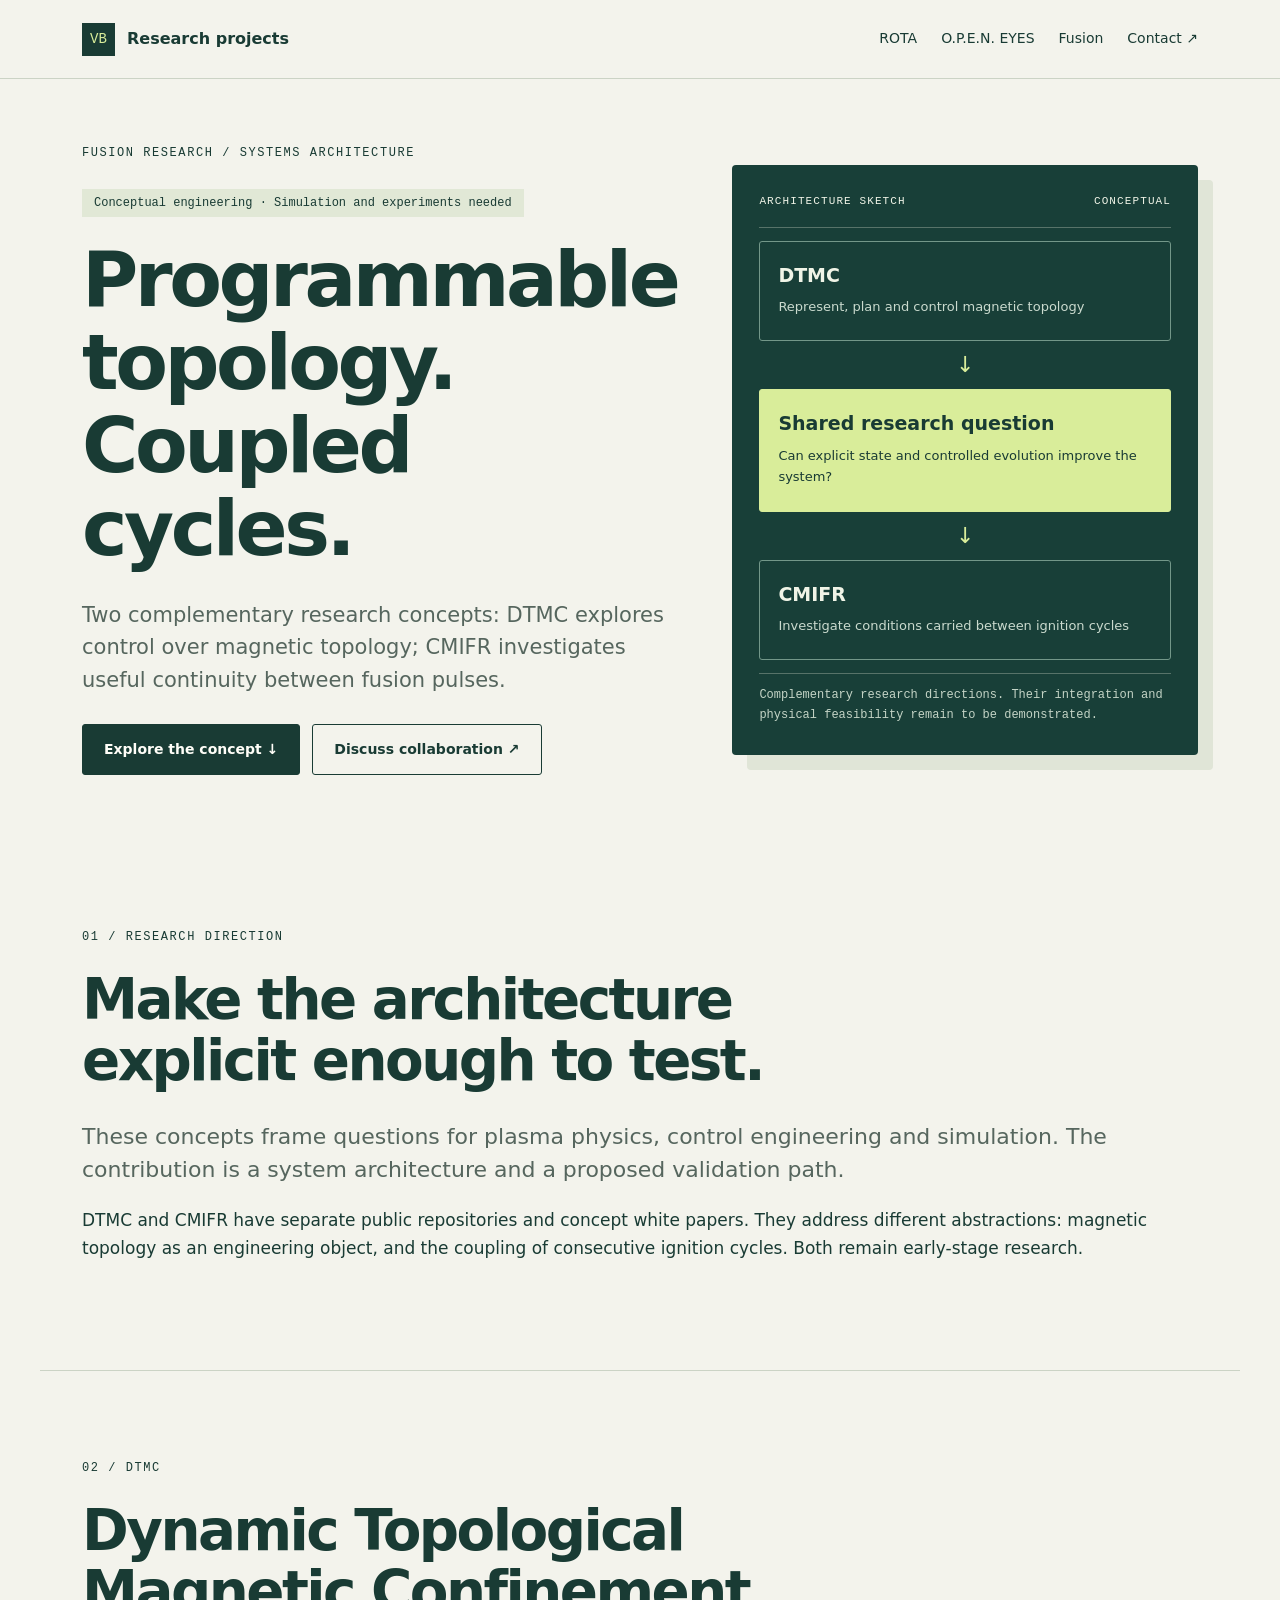
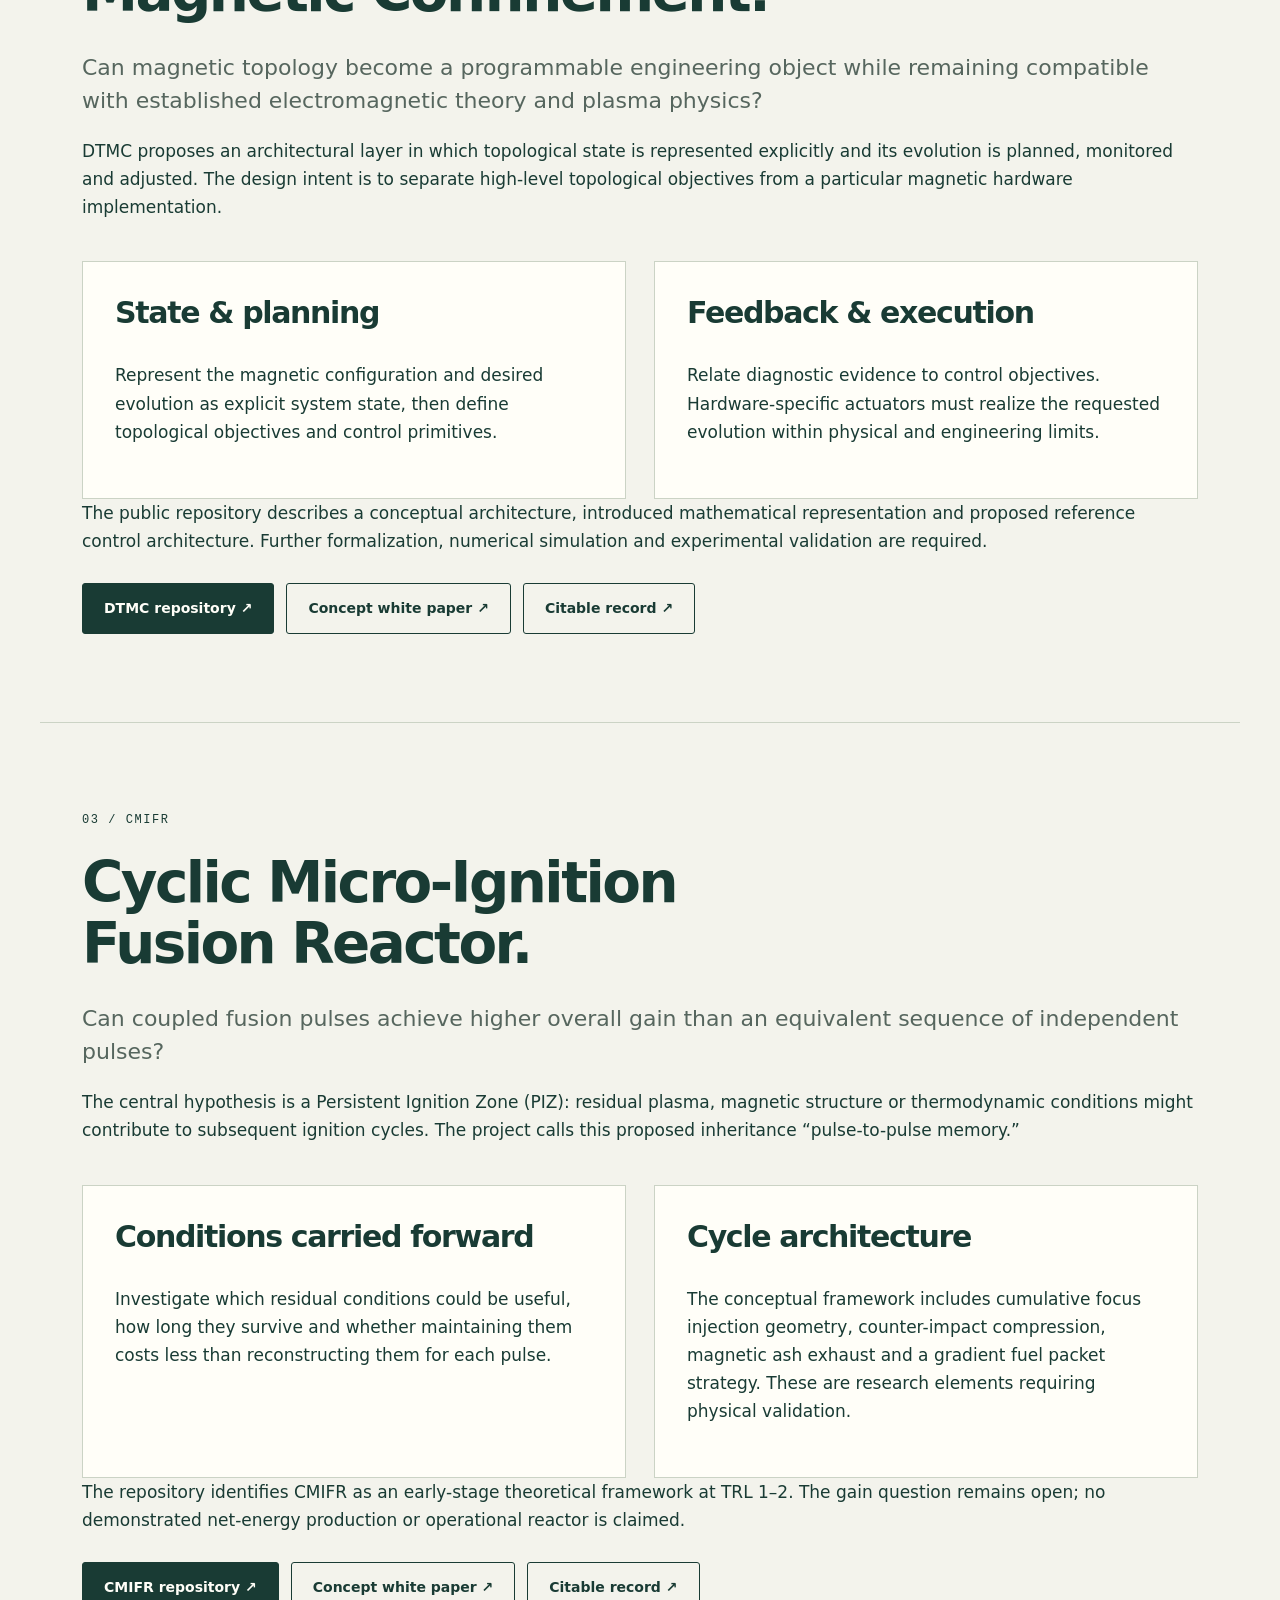
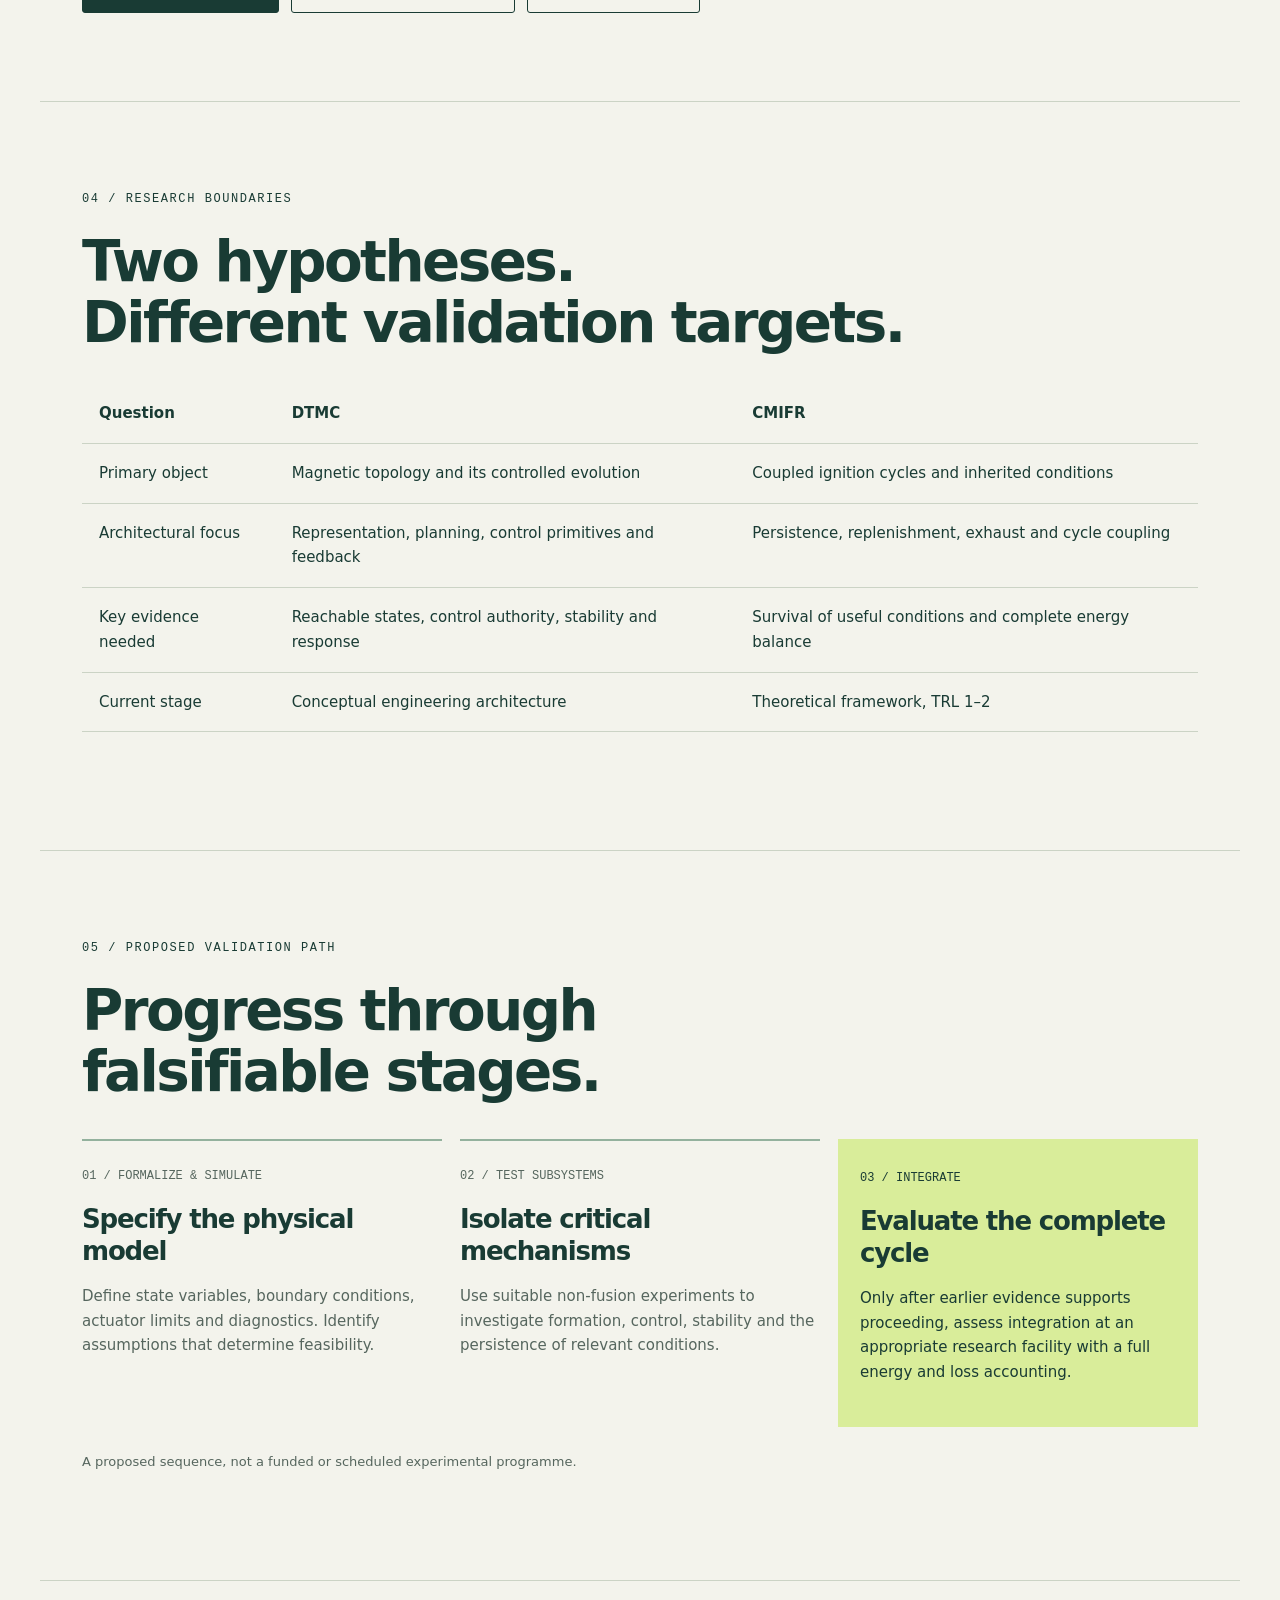
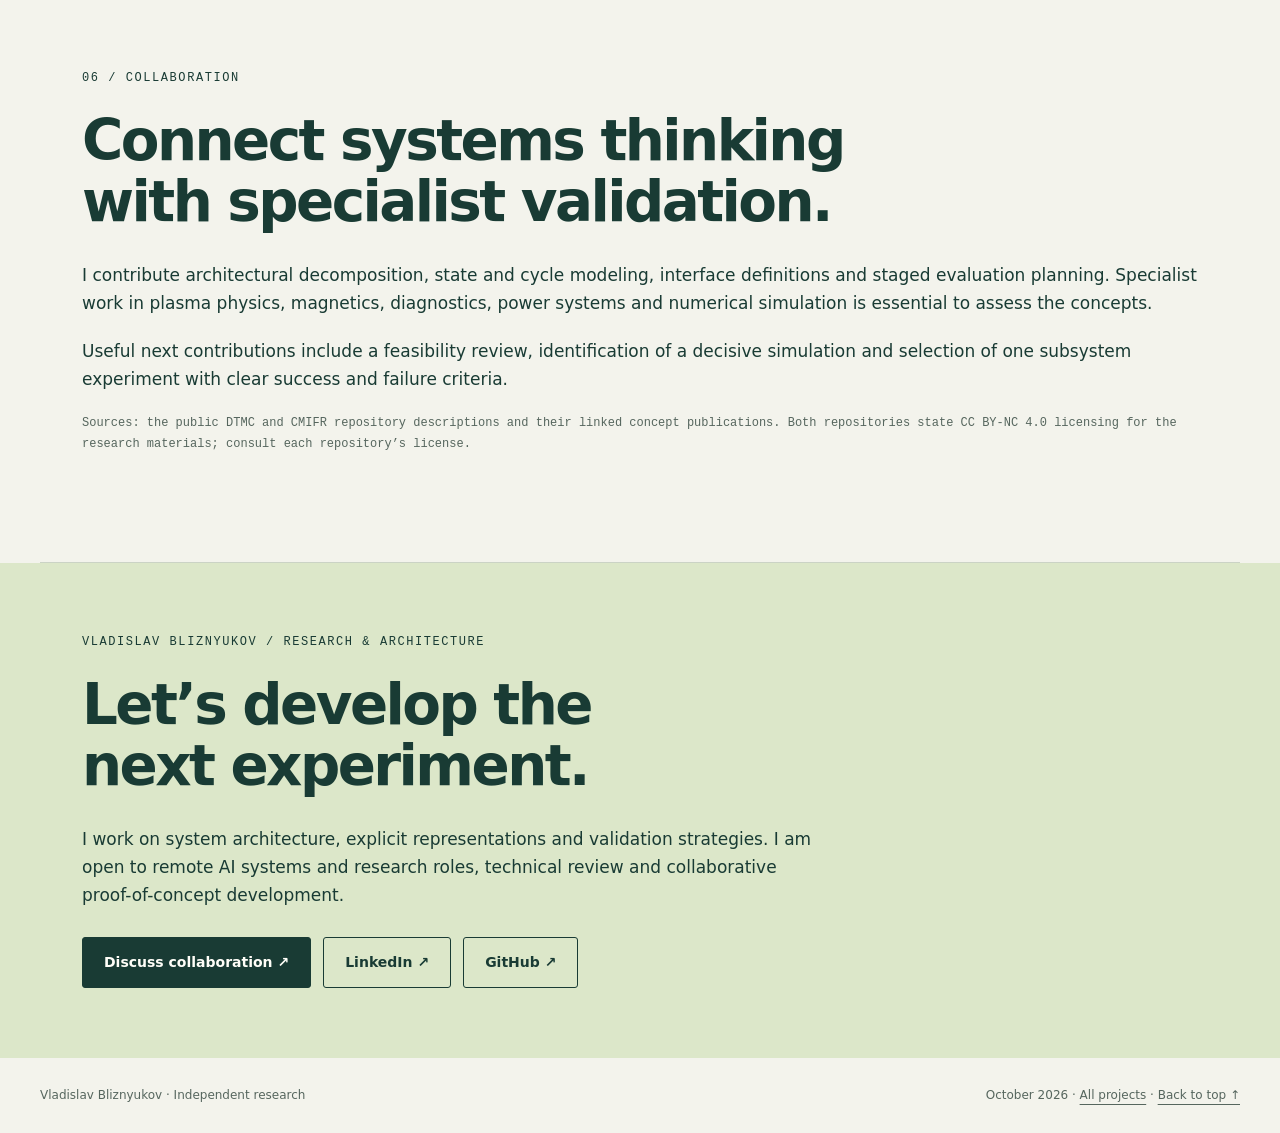
==== fusion/index.html @ d8905898 "Add research portfolio with ROTA, Open Eyes and fusion project pages" ====
<!doctype html><html lang="en"><head><meta charset="utf-8"><meta name="viewport" content="width=device-width,initial-scale=1"><title>DTMC &amp; CMIFR — Fusion Systems Architecture · Vladislav Bliznyukov</title><meta name="description" content="Conceptual fusion research on programmable magnetic topology and coupled ignition cycles, with public white papers and a staged validation direction."><meta name="theme-color" content="#153d37"><link rel="stylesheet" href="/style.css"></head><body><a class="skip" href="#main">Skip to content</a><header><nav class="wrap" aria-label="Main navigation"><a class="brand" href="/"><span class="mark">VB</span> Research projects</a><div class="navlinks"><a href="/rota/">ROTA</a><a href="/open-eyes/">O.P.E.N. EYES</a><a href="/fusion/">Fusion</a><a href="#contact">Contact ↗</a></div></nav></header><main id="main"><section class="hero wrap"><div><span class="eyebrow">Fusion research / Systems architecture</span><span class="status">Conceptual engineering · Simulation and experiments needed</span><h1>Programmable topology.<br>Coupled cycles.</h1><p class="intro">Two complementary research concepts: DTMC explores control over magnetic topology; CMIFR investigates useful continuity between fusion pulses.</p><div class="actions"><a class="button primary" href="#overview">Explore the concept ↓</a><a class="button" href="#contact">Discuss collaboration ↗</a></div></div><div class="hero-art"><div class="art-top"><span>ARCHITECTURE SKETCH</span><span>CONCEPTUAL</span></div><div class="diagram-box "><strong>DTMC</strong><p>Represent, plan and control magnetic topology</p></div><div class="diagram-arrow" aria-hidden="true">↓</div><div class="diagram-box accent"><strong>Shared research question</strong><p>Can explicit state and controlled evolution improve the system?</p></div><div class="diagram-arrow" aria-hidden="true">↓</div><div class="diagram-box "><strong>CMIFR</strong><p>Investigate conditions carried between ignition cycles</p></div><p class="art-caption">Complementary research directions. Their integration and physical feasibility remain to be demonstrated.</p></div></section><section class="section wrap" id="overview"><span class="eyebrow">01 / Research direction</span><h2>Make the architecture<br>explicit enough to test.</h2><p class="lead">These concepts frame questions for plasma physics, control engineering and simulation. The contribution is a system architecture and a proposed validation path.</p><p>DTMC and CMIFR have separate public repositories and concept white papers. They address different abstractions: magnetic topology as an engineering object, and the coupling of consecutive ignition cycles. Both remain early-stage research.</p></section><section class="section wrap" id="section-02 / DTMC"><span class="eyebrow">02 / DTMC</span><h2>Dynamic Topological<br>Magnetic Confinement.</h2><p class="lead">Can magnetic topology become a programmable engineering object while remaining compatible with established electromagnetic theory and plasma physics?</p><p>DTMC proposes an architectural layer in which topological state is represented explicitly and its evolution is planned, monitored and adjusted. The design intent is to separate high-level topological objectives from a particular magnetic hardware implementation.</p><div class="two"><article class="panel"><h3>State & planning</h3><p>Represent the magnetic configuration and desired evolution as explicit system state, then define topological objectives and control primitives.</p></article><article class="panel"><h3>Feedback & execution</h3><p>Relate diagnostic evidence to control objectives. Hardware-specific actuators must realize the requested evolution within physical and engineering limits.</p></article></div><p>The public repository describes a conceptual architecture, introduced mathematical representation and proposed reference control architecture. Further formalization, numerical simulation and experimental validation are required.</p><div class="actions"><a class="button primary" href="https://github.com/PersistentVlad/Dynamic-Topological-Magnetic-Confinement">DTMC repository ↗</a><a class="button" href="https://github.com/PersistentVlad/Dynamic-Topological-Magnetic-Confinement/blob/main/whitepaper/DTMC_Concept_WhitePaper_v1.0.pdf">Concept white paper ↗</a><a class="button" href="https://doi.org/10.5281/zenodo.21322613">Citable record ↗</a></div></section><section class="section wrap" id="section-03 / CMIFR"><span class="eyebrow">03 / CMIFR</span><h2>Cyclic Micro-Ignition<br>Fusion Reactor.</h2><p class="lead">Can coupled fusion pulses achieve higher overall gain than an equivalent sequence of independent pulses?</p><p>The central hypothesis is a Persistent Ignition Zone (PIZ): residual plasma, magnetic structure or thermodynamic conditions might contribute to subsequent ignition cycles. The project calls this proposed inheritance “pulse-to-pulse memory.”</p><div class="two"><article class="panel"><h3>Conditions carried forward</h3><p>Investigate which residual conditions could be useful, how long they survive and whether maintaining them costs less than reconstructing them for each pulse.</p></article><article class="panel"><h3>Cycle architecture</h3><p>The conceptual framework includes cumulative focus injection geometry, counter-impact compression, magnetic ash exhaust and a gradient fuel packet strategy. These are research elements requiring physical validation.</p></article></div><p>The repository identifies CMIFR as an early-stage theoretical framework at TRL 1–2. The gain question remains open; no demonstrated net-energy production or operational reactor is claimed.</p><div class="actions"><a class="button primary" href="https://github.com/PersistentVlad/Cyclic-Micro-Ignition-Fusion-Reactor">CMIFR repository ↗</a><a class="button" href="https://github.com/PersistentVlad/Cyclic-Micro-Ignition-Fusion-Reactor/blob/main/whitepaper/CMIFR_Concept_WhitePaper_v1.0.pdf">Concept white paper ↗</a><a class="button" href="https://doi.org/10.5281/zenodo.20645407">Citable record ↗</a></div></section><section class="section wrap" id="section-04 / Research boundaries"><span class="eyebrow">04 / Research boundaries</span><h2>Two hypotheses.<br>Different validation targets.</h2><table class="compare"><thead><tr><th>Question</th><th>DTMC</th><th>CMIFR</th></tr></thead><tbody><tr><td>Primary object</td><td>Magnetic topology and its controlled evolution</td><td>Coupled ignition cycles and inherited conditions</td></tr><tr><td>Architectural focus</td><td>Representation, planning, control primitives and feedback</td><td>Persistence, replenishment, exhaust and cycle coupling</td></tr><tr><td>Key evidence needed</td><td>Reachable states, control authority, stability and response</td><td>Survival of useful conditions and complete energy balance</td></tr><tr><td>Current stage</td><td>Conceptual engineering architecture</td><td>Theoretical framework, TRL 1–2</td></tr></tbody></table></section><section class="section wrap" id="section-05 / Proposed validation path"><span class="eyebrow">05 / Proposed validation path</span><h2>Progress through<br>falsifiable stages.</h2><div class="flow"><article><b>01 / FORMALIZE & SIMULATE</b><h3>Specify the physical model</h3><p>Define state variables, boundary conditions, actuator limits and diagnostics. Identify assumptions that determine feasibility.</p></article><article><b>02 / TEST SUBSYSTEMS</b><h3>Isolate critical mechanisms</h3><p>Use suitable non-fusion experiments to investigate formation, control, stability and the persistence of relevant conditions.</p></article><article class="last"><b>03 / INTEGRATE</b><h3>Evaluate the complete cycle</h3><p>Only after earlier evidence supports proceeding, assess integration at an appropriate research facility with a full energy and loss accounting.</p></article></div><p class="minor">A proposed sequence, not a funded or scheduled experimental programme.</p></section><section class="section wrap" id="section-06 / Collaboration"><span class="eyebrow">06 / Collaboration</span><h2>Connect systems thinking<br>with specialist validation.</h2><p>I contribute architectural decomposition, state and cycle modeling, interface definitions and staged evaluation planning. Specialist work in plasma physics, magnetics, diagnostics, power systems and numerical simulation is essential to assess the concepts.</p><p>Useful next contributions include a feasibility review, identification of a decisive simulation and selection of one subsystem experiment with clear success and failure criteria.</p><p class="page-note">Sources: the public DTMC and CMIFR repository descriptions and their linked concept publications. Both repositories state CC BY-NC 4.0 licensing for the research materials; consult each repository’s license.</p></section></main><section class="contact" id="contact"><div class="wrap"><span class="eyebrow">Vladislav Bliznyukov / Research & architecture</span><h2>Let’s develop the<br>next experiment.</h2><p>I work on system architecture, explicit representations and validation strategies. I am open to remote AI systems and research roles, technical review and collaborative proof-of-concept development.</p><div class="actions"><a class="button primary" href="mailto:vladislav.bliznyukov@gmail.com">Discuss collaboration ↗</a><a class="button" href="https://www.linkedin.com/in/vladislav-bliznyukov/">LinkedIn ↗</a><a class="button" href="https://github.com/PersistentVlad">GitHub ↗</a></div></div></section><footer class="wrap footer"><span>Vladislav Bliznyukov · Independent research</span><span>October 2026 · <a href="/">All projects</a> · <a href="#main">Back to top ↑</a></span></footer></body></html>
---- style.css ----
:root{--paper:#f3f3ec;--ink:#193b34;--muted:#56665e;--line:#cbd3c5;--accent:#d9ed9a;--white:#fffef8}*{box-sizing:border-box}html{scroll-behavior:smooth;scroll-padding-top:90px}body{margin:0;background:var(--paper);color:var(--ink);font:17px/1.65 system-ui,-apple-system,BlinkMacSystemFont,"Segoe UI",sans-serif}a{color:inherit;text-underline-offset:5px}a:hover{color:#57712b}button,a{touch-action:manipulation}a:focus-visible,button:focus-visible,summary:focus-visible{outline:3px solid #9a6200;outline-offset:5px}button{font:inherit}h1,h2,h3,p{margin-top:0}h1,h2,h3{line-height:1.08;letter-spacing:-.045em;font-weight:550}h1{font-size:clamp(58px,7.4vw,108px);margin-bottom:28px}h2{font-size:clamp(34px,4.4vw,58px);max-width:850px;margin-bottom:28px}h3{font-size:26px;line-height:1.25}p{margin-bottom:20px}.wrap{max-width:1200px;margin:auto;padding:0 42px}header{position:sticky;top:0;z-index:10;background:rgba(243,243,236,.97);border-bottom:1px solid var(--line)}nav{min-height:78px;display:flex;align-items:center;justify-content:space-between;gap:25px}.brand{text-decoration:none;display:flex;align-items:center;gap:12px;font-size:16px;font-weight:650}.mark{width:33px;height:33px;display:grid;place-items:center;background:var(--ink);color:var(--accent);font:14px ui-monospace,monospace}.navlinks{display:flex;gap:24px;font-size:14px}.navlinks a{text-decoration:none}.eyebrow{font:12px/1.5 ui-monospace,monospace;text-transform:uppercase;letter-spacing:.13em;display:block;margin-bottom:24px}.hero{display:grid;grid-template-columns:1.15fr 1fr;gap:55px;align-items:center;padding-top:84px;padding-bottom:84px}.hero .intro{max-width:600px;font-size:21px;line-height:1.55;color:var(--muted)}.actions{display:flex;flex-wrap:wrap;gap:12px;margin-top:28px}.button{display:inline-flex;align-items:center;justify-content:center;padding:13px 21px;border:1px solid var(--ink);border-radius:3px;text-decoration:none;font-size:14px;font-weight:650;min-height:48px}.button.primary{background:var(--ink);color:var(--white)}.button:hover{background:var(--accent);color:var(--ink)}.meta{font-size:12px;color:var(--muted);margin-top:24px}.hero-art{position:relative;background:#183f38;color:#f0f4e7;padding:30px 27px;border-radius:4px;box-shadow:15px 15px 0 #e0e5d7}.art-top{display:flex;justify-content:space-between;border-bottom:1px solid #577369;padding-bottom:20px;font:11px ui-monospace,monospace;letter-spacing:.1em}.dot{display:inline-block;width:7px;height:7px;background:var(--accent);border-radius:50%;margin-right:7px}.hero-art svg{display:block;width:100%;height:auto}.art-caption{font:12px/1.6 ui-monospace,monospace;color:#c4d4c6;margin:0;padding-top:12px;border-top:1px solid #577369}.strip{border-top:1px solid var(--line);border-bottom:1px solid var(--line)}.strip .wrap{display:flex;gap:32px;justify-content:space-between;padding-top:21px;padding-bottom:21px;font-size:13px}.strip strong{font-weight:600}.section{padding-top:88px;padding-bottom:88px;border-bottom:1px solid var(--line)}.split{display:grid;grid-template-columns:1fr 1.1fr;gap:70px}.lead{font-size:22px;line-height:1.5;color:var(--muted)}.notes{border-top:1px solid var(--line)}.note{display:grid;grid-template-columns:40px 1fr;gap:12px;border-bottom:1px solid var(--line);padding:22px 0}.note span{font:13px ui-monospace,monospace;color:var(--muted);padding-top:4px}.note p{margin:7px 0 0;font-size:15px;color:var(--muted)}.quote{font-size:clamp(28px,3.5vw,46px);line-height:1.25;letter-spacing:-.035em;max-width:900px;margin:0}.quote small{display:block;font:12px ui-monospace,monospace;letter-spacing:.07em;margin-top:22px}.dark{background:var(--ink);color:var(--white)}.dark .eyebrow{color:var(--accent)}.dark .section{border:none}.flow{display:grid;grid-template-columns:repeat(3,1fr);gap:18px;margin-top:36px}.flow article{border-top:2px solid #93b19d;padding-top:18px}.flow article b{font:12px ui-monospace,monospace;color:var(--muted)}.flow article h3{margin:16px 0}.flow article p{font-size:15px;color:var(--muted)}.flow .last{background:var(--accent);color:var(--ink);padding:22px;border:none}.flow .last b,.flow .last p{color:var(--ink)}.minor{font-size:13px;color:var(--muted);margin-top:24px}.demo{display:grid;grid-template-columns:240px 1fr;gap:0;border:1px solid var(--line);background:var(--white);margin-top:36px;border-radius:4px;overflow:hidden}.tabs{display:flex;flex-direction:column;background:#e6eadf;padding:12px;gap:6px}.tabs button{border:0;background:transparent;text-align:left;padding:17px;color:var(--ink);font-size:14px;border-radius:3px;cursor:pointer}.tabs button[aria-pressed="true"]{background:var(--ink);color:white}.card-view{padding:30px 36px;min-height:370px}.card-view h3{font-size:32px;margin:12px 0 16px}.card-view .tag{font:11px ui-monospace,monospace;text-transform:uppercase;letter-spacing:.1em;color:var(--muted)}.card-view .example{padding:22px;background:var(--paper);border-left:3px solid #87a45b;margin-top:24px;font-size:17px}.card-view .example span{display:block;color:var(--muted);font:11px ui-monospace,monospace;margin-bottom:10px}.two{display:grid;grid-template-columns:1fr 1fr;gap:28px;margin-top:40px}.panel{padding:32px;border:1px solid var(--line);background:var(--white)}.panel h3{font-size:30px}.panel ul{padding-left:20px;font-size:16px}.panel a{font-size:14px;font-weight:600}.panel .label{font:11px ui-monospace,monospace;color:var(--muted);margin-bottom:24px}.panel.highlight{background:#e4ebd6}.proofs{margin-top:34px}.proof{display:grid;grid-template-columns:60px 1fr 1fr;gap:26px;padding:28px 0;border-top:1px solid var(--line);align-items:start}.proof .number{font:15px ui-monospace,monospace;padding-top:4px}.proof h3{font-size:23px;margin:0 0 8px}.proof p{font-size:15px;color:var(--muted);margin:0}.proof a{font-size:13px}.metric-list{display:flex;flex-wrap:wrap;gap:10px;margin:24px 0}.metric-list span{border:1px solid var(--line);padding:7px 12px;font-size:13px}.reading{display:grid;grid-template-columns:repeat(3,1fr);gap:25px;margin-top:35px}.reading a{display:block;border-top:1px solid var(--line);padding-top:24px;text-decoration:none}.reading b{display:block;font-size:18px;margin-bottom:8px}.reading span{color:var(--muted);font-size:14px}.faq{margin-top:30px}details{padding:21px 0;border-top:1px solid var(--line)}summary{cursor:pointer;font-weight:600}details p{max-width:820px;margin:16px 0 0;color:var(--muted);font-size:16px}.contact{background:#dce7c9;padding:70px 0}.contact h2{max-width:720px}.contact p{max-width:730px}.footer{padding:28px 0;display:flex;justify-content:space-between;gap:20px;font-size:12px;color:var(--muted)}.skip{position:fixed;top:-80px;left:20px;padding:12px;background:white;z-index:20}.skip:focus{top:10px}@media(max-width:900px){.wrap{padding-left:24px;padding-right:24px}.hero{gap:35px;grid-template-columns:1fr;padding-top:50px}.hero-art{max-width:580px}.split{gap:35px}.navlinks{gap:15px}.navlinks a:nth-child(2){display:none}.strip .wrap{flex-wrap:wrap;gap:10px 24px}.flow{grid-template-columns:1fr 1fr}.proof{grid-template-columns:35px 1fr}.proof>p{grid-column:2}.reading{grid-template-columns:1fr}.section{padding-top:60px;padding-bottom:60px}}@media(max-width:600px){body{font-size:16px}.brand{font-size:13px}.navlinks a{display:none}.navlinks a:last-child{display:inline;font-size:13px}nav{min-height:66px}.hero{padding-bottom:54px}.hero .intro{font-size:19px}.hero-art{padding:22px 18px;box-shadow:8px 8px 0 #e0e5d7}.split,.two,.flow{grid-template-columns:1fr}.demo{grid-template-columns:1fr}.tabs{flex-direction:row;overflow-x:auto}.tabs button{white-space:nowrap;padding:12px}.card-view{padding:24px;min-height:370px}.panel{padding:25px}.footer{flex-direction:column}.quote{font-size:30px}}@media(prefers-reduced-motion:reduce){html{scroll-behavior:auto}}@media print{header,.actions,.tabs{position:static}header{display:none}.hero,.section{padding-top:25px;padding-bottom:25px}.dark{background:white;color:black}.dark p{color:black!important}.hero-art{box-shadow:none}details{break-inside:avoid}}

.hero h1{font-size:clamp(48px,6vw,82px)}.hero{padding-top:65px;padding-bottom:65px}.hero-art{min-width:0}.status{display:inline-block;padding:7px 12px;background:#e1e8d6;font:12px ui-monospace,monospace;margin-bottom:22px}.overview{display:grid;grid-template-columns:repeat(2,1fr);gap:24px}.overview a{text-decoration:none}.overview .panel{display:flex;flex-direction:column}.overview p{color:var(--muted)}.overview .more{margin-top:auto;font-size:14px;font-weight:600}.explain{padding:28px;background:var(--white);border:1px solid var(--line);min-height:230px}.switches{display:flex;flex-wrap:wrap;gap:10px;margin-bottom:20px}.switches button{padding:12px 18px;border:1px solid var(--ink);border-radius:3px;color:var(--ink);background:transparent;cursor:pointer;font-size:14px}.switches button[aria-pressed=true]{background:var(--ink);color:var(--white)}.chip{display:inline-block;padding:6px 11px;margin:5px;background:#e3e8dc;font:12px ui-monospace,monospace}.diagram-label{font:11px ui-monospace,monospace;letter-spacing:.07em;text-transform:uppercase}.diagram-box{padding:18px;margin:13px 0;border:1px solid #739789;border-radius:3px}.diagram-box strong{display:block;font-size:19px}.diagram-box p{font-size:13px;color:#cadace;margin:5px 0}.diagram-arrow{color:var(--accent);text-align:center;font-size:22px;line-height:1}.hero-art .diagram-box.accent{background:var(--accent);color:var(--ink);border-color:var(--accent)}.diagram-box.accent p{color:var(--ink)}.compare{width:100%;border-collapse:collapse;font-size:15px;margin:30px 0}.compare th,.compare td{text-align:left;padding:17px;border-bottom:1px solid var(--line);vertical-align:top}.compare th{font-weight:650}.page-note{font:12px/1.7 ui-monospace,monospace;color:var(--muted)}@media(max-width:600px){.overview{grid-template-columns:1fr}.compare th,.compare td{padding:12px 5px}.navlinks a:nth-last-child(2){display:inline;font-size:13px}.navlinks{gap:15px}.hero h1{font-size:50px}}
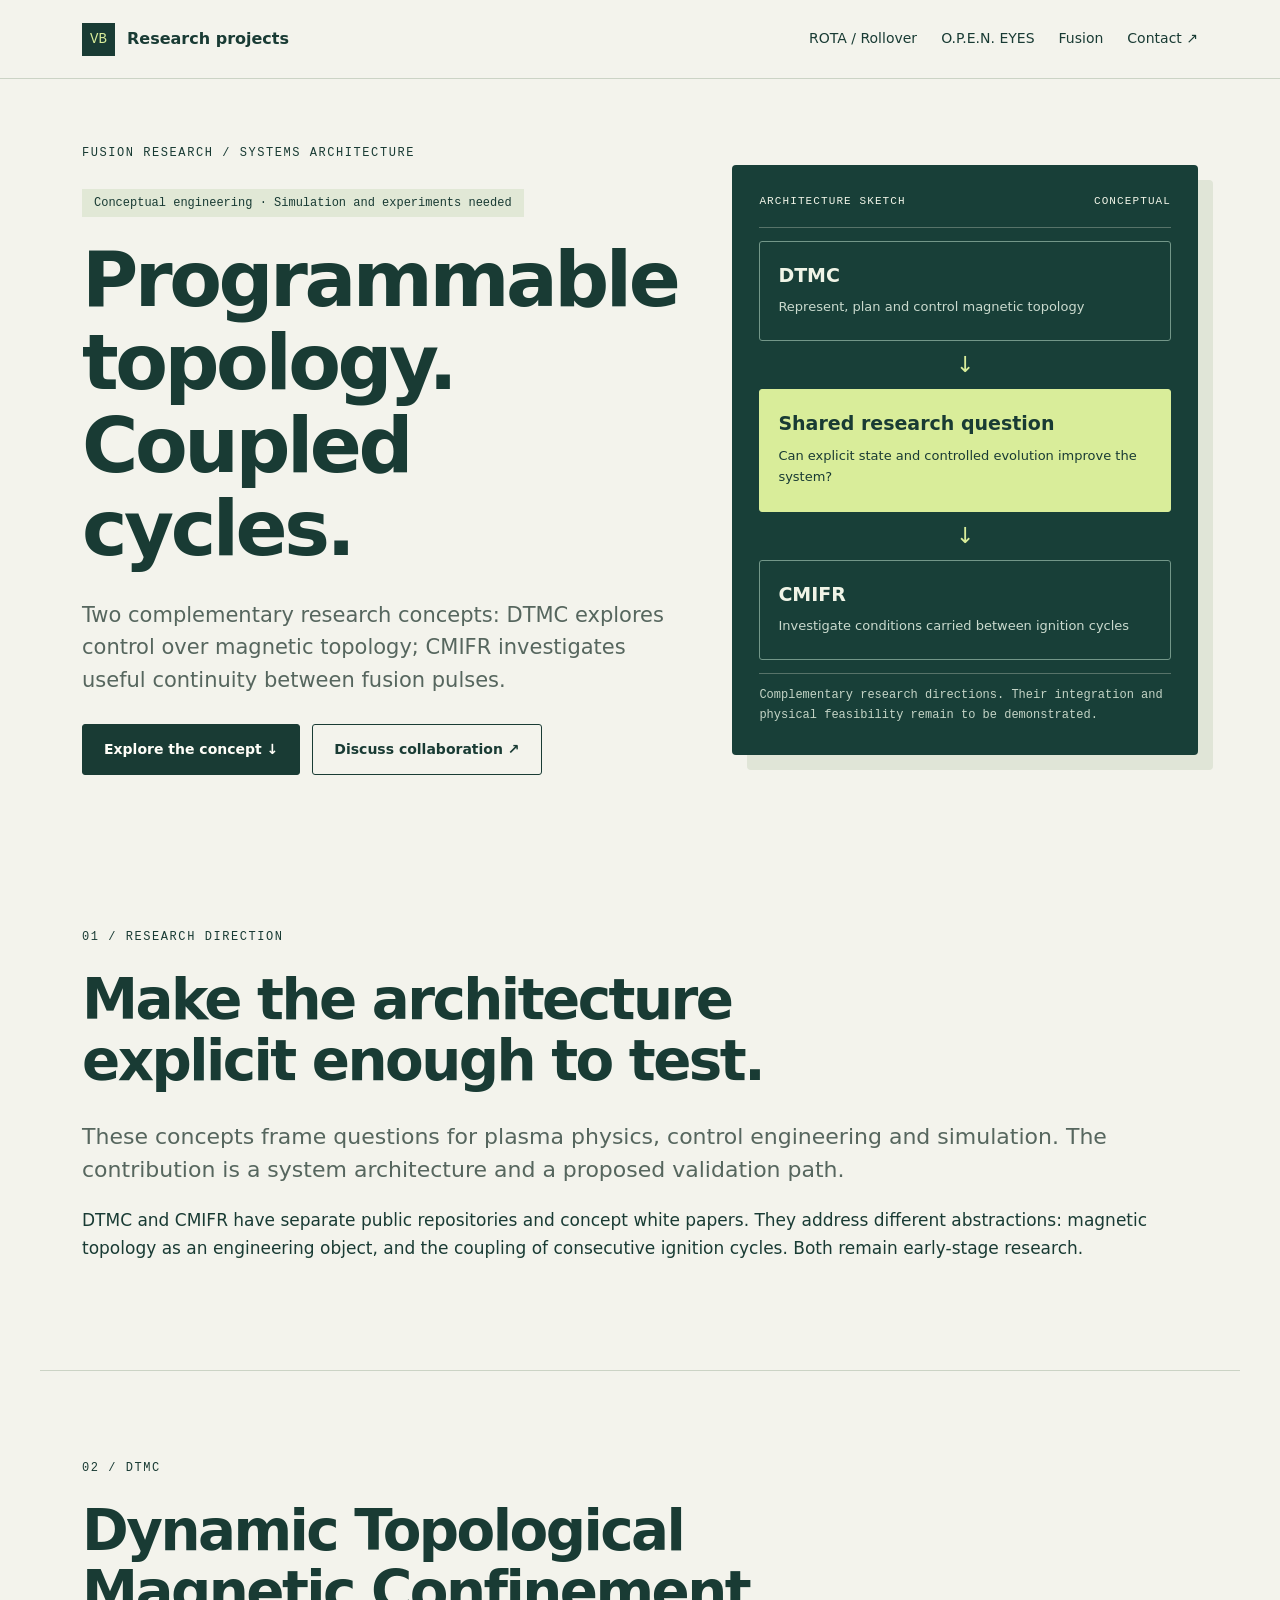
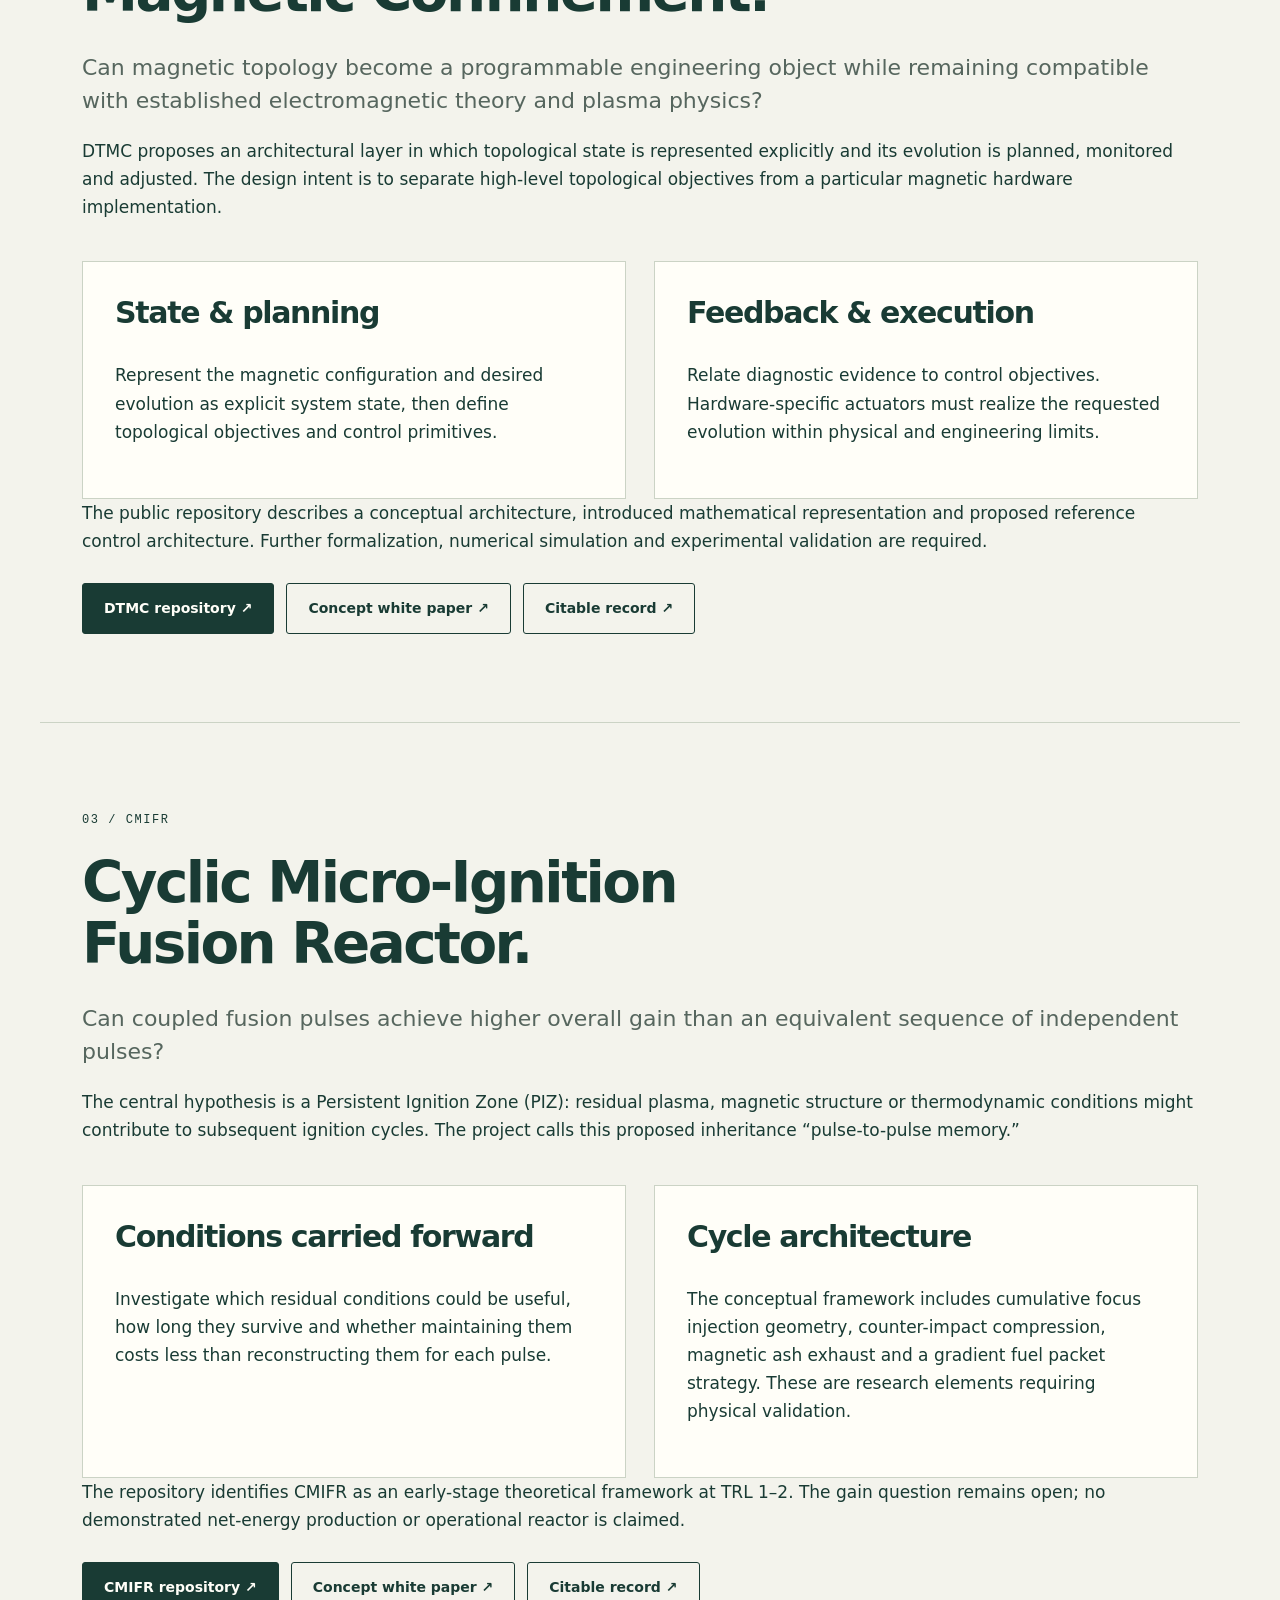
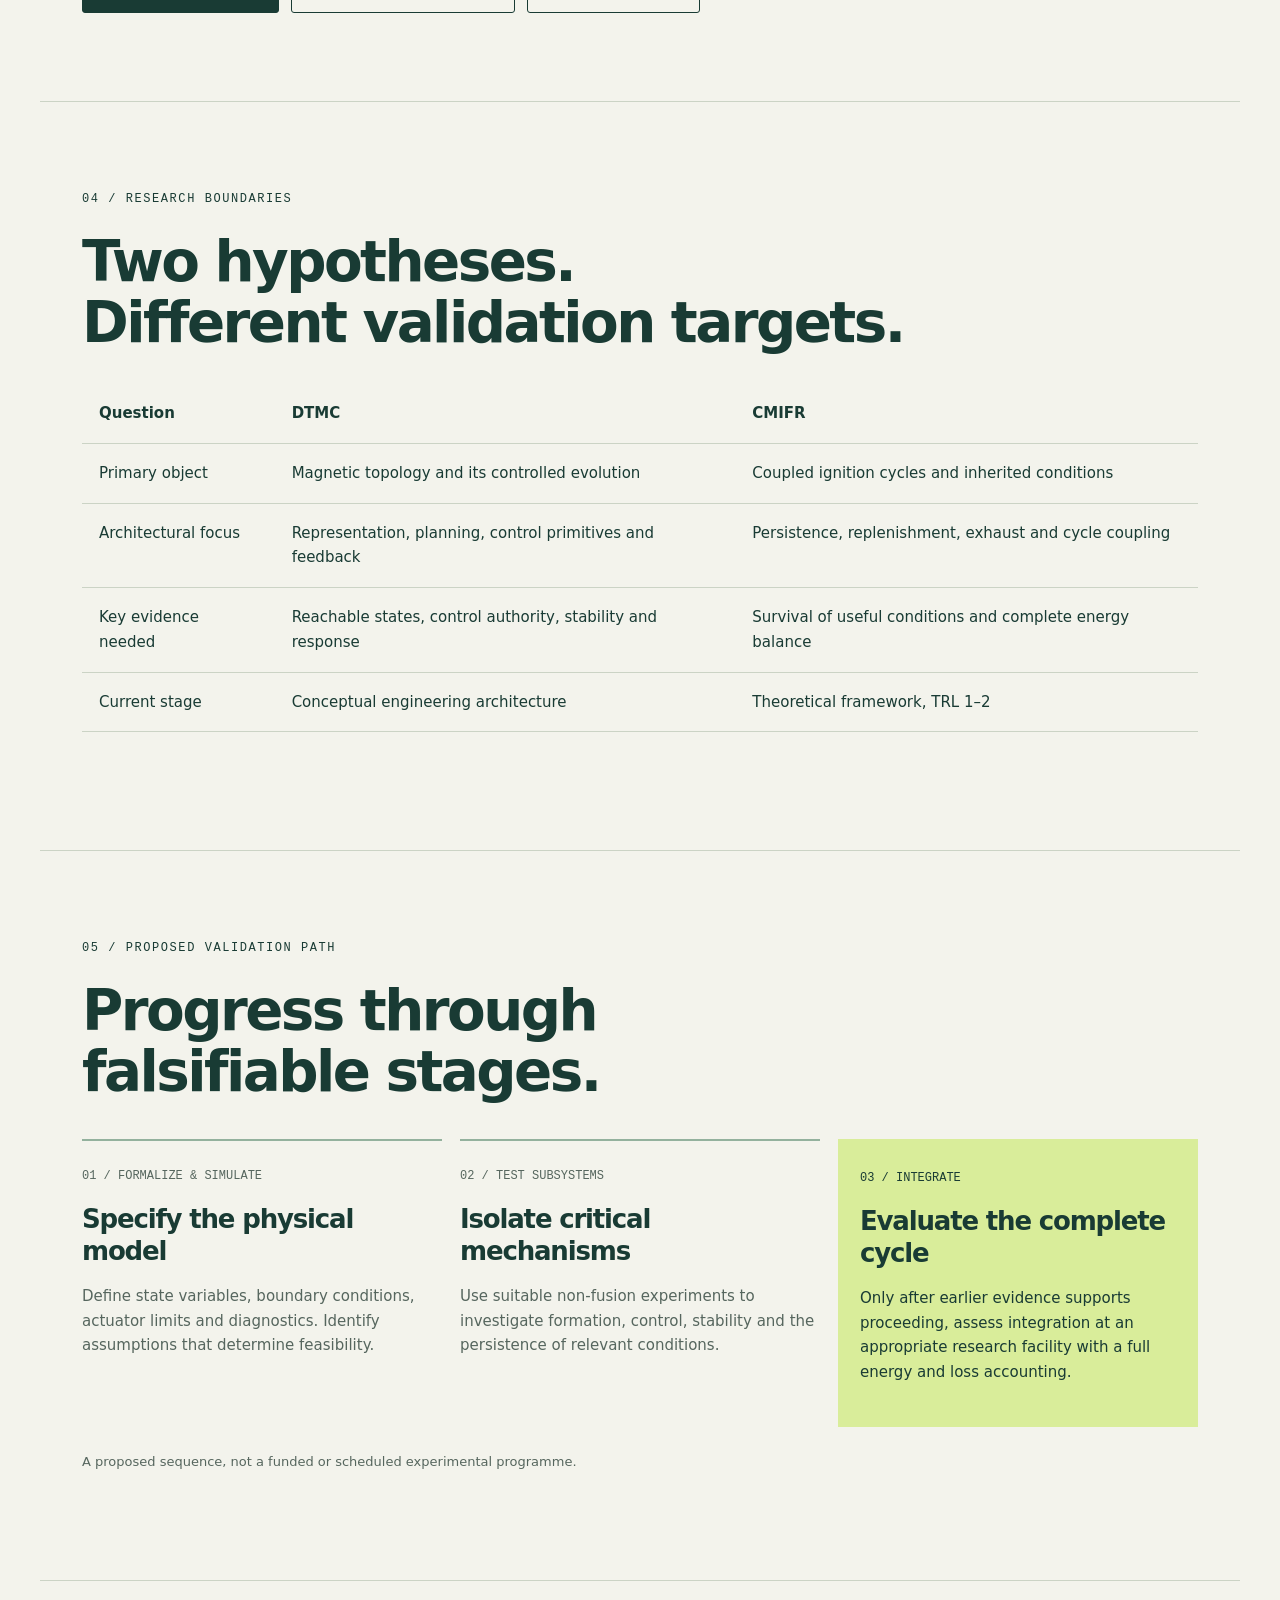
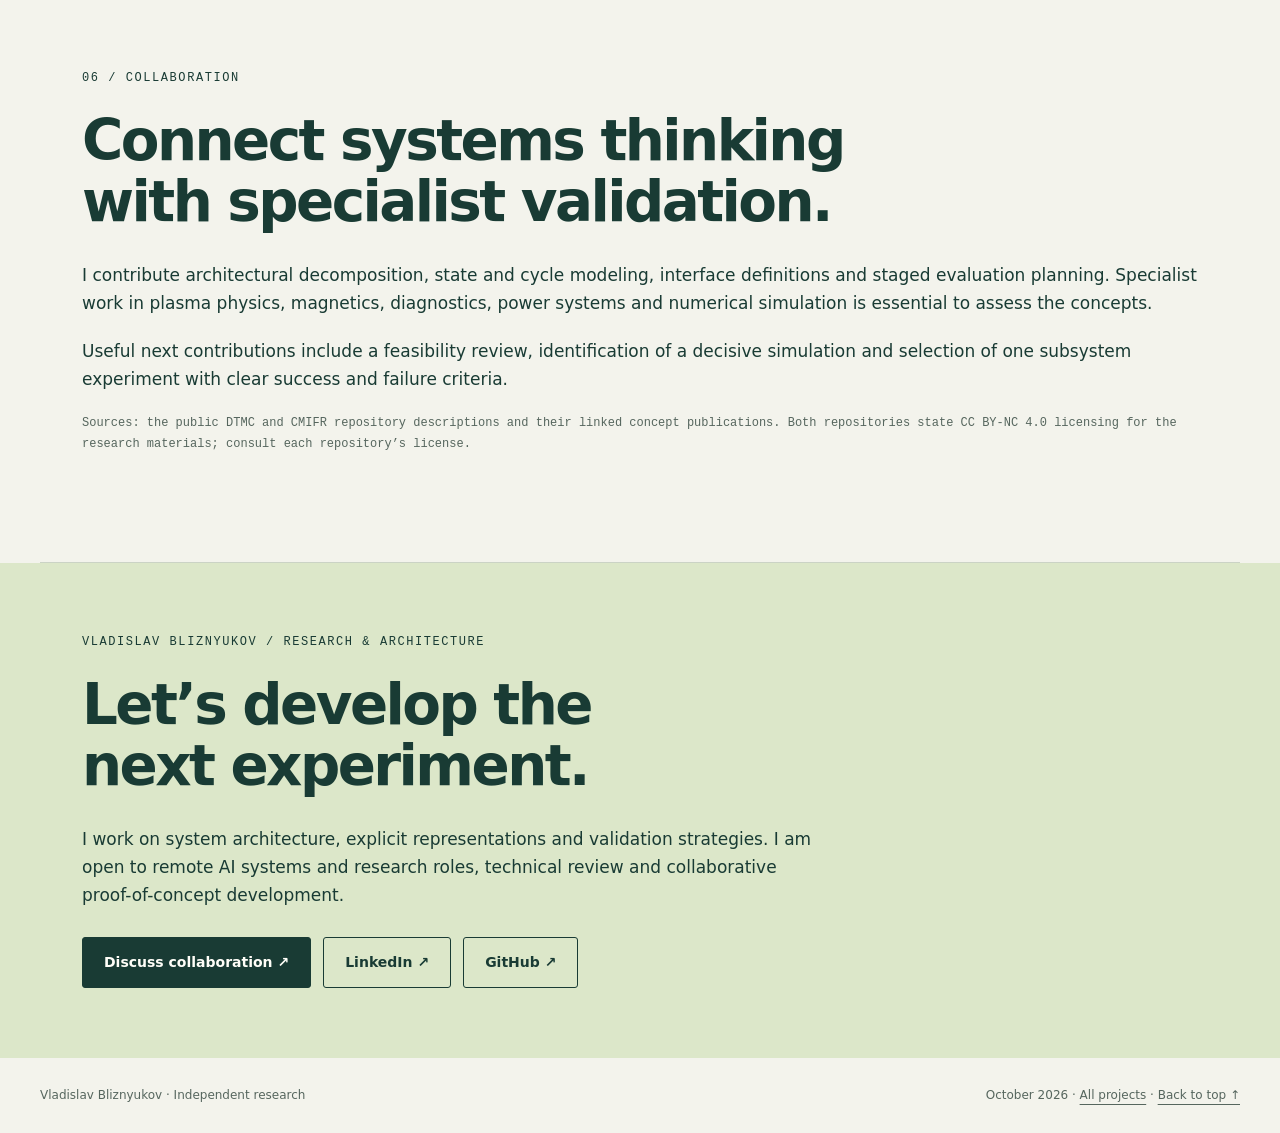
==== commit 15e3eb14: "Present Context Rollover as the research bridge between PR and ROTA" ====
--- a/fusion/index.html
+++ b/fusion/index.html
@@ -1 +1 @@
-<!doctype html><html lang="en"><head><meta charset="utf-8"><meta name="viewport" content="width=device-width,initial-scale=1"><title>DTMC &amp; CMIFR — Fusion Systems Architecture · Vladislav Bliznyukov</title><meta name="description" content="Conceptual fusion research on programmable magnetic topology and coupled ignition cycles, with public white papers and a staged validation direction."><meta name="theme-color" content="#153d37"><link rel="stylesheet" href="/style.css"></head><body><a class="skip" href="#main">Skip to content</a><header><nav class="wrap" aria-label="Main navigation"><a class="brand" href="/"><span class="mark">VB</span> Research projects</a><div class="navlinks"><a href="/rota/">ROTA</a><a href="/open-eyes/">O.P.E.N. EYES</a><a href="/fusion/">Fusion</a><a href="#contact">Contact ↗</a></div></nav></header><main id="main"><section class="hero wrap"><div><span class="eyebrow">Fusion research / Systems architecture</span><span class="status">Conceptual engineering · Simulation and experiments needed</span><h1>Programmable topology.<br>Coupled cycles.</h1><p class="intro">Two complementary research concepts: DTMC explores control over magnetic topology; CMIFR investigates useful continuity between fusion pulses.</p><div class="actions"><a class="button primary" href="#overview">Explore the concept ↓</a><a class="button" href="#contact">Discuss collaboration ↗</a></div></div><div class="hero-art"><div class="art-top"><span>ARCHITECTURE SKETCH</span><span>CONCEPTUAL</span></div><div class="diagram-box "><strong>DTMC</strong><p>Represent, plan and control magnetic topology</p></div><div class="diagram-arrow" aria-hidden="true">↓</div><div class="diagram-box accent"><strong>Shared research question</strong><p>Can explicit state and controlled evolution improve the system?</p></div><div class="diagram-arrow" aria-hidden="true">↓</div><div class="diagram-box "><strong>CMIFR</strong><p>Investigate conditions carried between ignition cycles</p></div><p class="art-caption">Complementary research directions. Their integration and physical feasibility remain to be demonstrated.</p></div></section><section class="section wrap" id="overview"><span class="eyebrow">01 / Research direction</span><h2>Make the architecture<br>explicit enough to test.</h2><p class="lead">These concepts frame questions for plasma physics, control engineering and simulation. The contribution is a system architecture and a proposed validation path.</p><p>DTMC and CMIFR have separate public repositories and concept white papers. They address different abstractions: magnetic topology as an engineering object, and the coupling of consecutive ignition cycles. Both remain early-stage research.</p></section><section class="section wrap" id="section-02 / DTMC"><span class="eyebrow">02 / DTMC</span><h2>Dynamic Topological<br>Magnetic Confinement.</h2><p class="lead">Can magnetic topology become a programmable engineering object while remaining compatible with established electromagnetic theory and plasma physics?</p><p>DTMC proposes an architectural layer in which topological state is represented explicitly and its evolution is planned, monitored and adjusted. The design intent is to separate high-level topological objectives from a particular magnetic hardware implementation.</p><div class="two"><article class="panel"><h3>State & planning</h3><p>Represent the magnetic configuration and desired evolution as explicit system state, then define topological objectives and control primitives.</p></article><article class="panel"><h3>Feedback & execution</h3><p>Relate diagnostic evidence to control objectives. Hardware-specific actuators must realize the requested evolution within physical and engineering limits.</p></article></div><p>The public repository describes a conceptual architecture, introduced mathematical representation and proposed reference control architecture. Further formalization, numerical simulation and experimental validation are required.</p><div class="actions"><a class="button primary" href="https://github.com/PersistentVlad/Dynamic-Topological-Magnetic-Confinement">DTMC repository ↗</a><a class="button" href="https://github.com/PersistentVlad/Dynamic-Topological-Magnetic-Confinement/blob/main/whitepaper/DTMC_Concept_WhitePaper_v1.0.pdf">Concept white paper ↗</a><a class="button" href="https://doi.org/10.5281/zenodo.21322613">Citable record ↗</a></div></section><section class="section wrap" id="section-03 / CMIFR"><span class="eyebrow">03 / CMIFR</span><h2>Cyclic Micro-Ignition<br>Fusion Reactor.</h2><p class="lead">Can coupled fusion pulses achieve higher overall gain than an equivalent sequence of independent pulses?</p><p>The central hypothesis is a Persistent Ignition Zone (PIZ): residual plasma, magnetic structure or thermodynamic conditions might contribute to subsequent ignition cycles. The project calls this proposed inheritance “pulse-to-pulse memory.”</p><div class="two"><article class="panel"><h3>Conditions carried forward</h3><p>Investigate which residual conditions could be useful, how long they survive and whether maintaining them costs less than reconstructing them for each pulse.</p></article><article class="panel"><h3>Cycle architecture</h3><p>The conceptual framework includes cumulative focus injection geometry, counter-impact compression, magnetic ash exhaust and a gradient fuel packet strategy. These are research elements requiring physical validation.</p></article></div><p>The repository identifies CMIFR as an early-stage theoretical framework at TRL 1–2. The gain question remains open; no demonstrated net-energy production or operational reactor is claimed.</p><div class="actions"><a class="button primary" href="https://github.com/PersistentVlad/Cyclic-Micro-Ignition-Fusion-Reactor">CMIFR repository ↗</a><a class="button" href="https://github.com/PersistentVlad/Cyclic-Micro-Ignition-Fusion-Reactor/blob/main/whitepaper/CMIFR_Concept_WhitePaper_v1.0.pdf">Concept white paper ↗</a><a class="button" href="https://doi.org/10.5281/zenodo.20645407">Citable record ↗</a></div></section><section class="section wrap" id="section-04 / Research boundaries"><span class="eyebrow">04 / Research boundaries</span><h2>Two hypotheses.<br>Different validation targets.</h2><table class="compare"><thead><tr><th>Question</th><th>DTMC</th><th>CMIFR</th></tr></thead><tbody><tr><td>Primary object</td><td>Magnetic topology and its controlled evolution</td><td>Coupled ignition cycles and inherited conditions</td></tr><tr><td>Architectural focus</td><td>Representation, planning, control primitives and feedback</td><td>Persistence, replenishment, exhaust and cycle coupling</td></tr><tr><td>Key evidence needed</td><td>Reachable states, control authority, stability and response</td><td>Survival of useful conditions and complete energy balance</td></tr><tr><td>Current stage</td><td>Conceptual engineering architecture</td><td>Theoretical framework, TRL 1–2</td></tr></tbody></table></section><section class="section wrap" id="section-05 / Proposed validation path"><span class="eyebrow">05 / Proposed validation path</span><h2>Progress through<br>falsifiable stages.</h2><div class="flow"><article><b>01 / FORMALIZE & SIMULATE</b><h3>Specify the physical model</h3><p>Define state variables, boundary conditions, actuator limits and diagnostics. Identify assumptions that determine feasibility.</p></article><article><b>02 / TEST SUBSYSTEMS</b><h3>Isolate critical mechanisms</h3><p>Use suitable non-fusion experiments to investigate formation, control, stability and the persistence of relevant conditions.</p></article><article class="last"><b>03 / INTEGRATE</b><h3>Evaluate the complete cycle</h3><p>Only after earlier evidence supports proceeding, assess integration at an appropriate research facility with a full energy and loss accounting.</p></article></div><p class="minor">A proposed sequence, not a funded or scheduled experimental programme.</p></section><section class="section wrap" id="section-06 / Collaboration"><span class="eyebrow">06 / Collaboration</span><h2>Connect systems thinking<br>with specialist validation.</h2><p>I contribute architectural decomposition, state and cycle modeling, interface definitions and staged evaluation planning. Specialist work in plasma physics, magnetics, diagnostics, power systems and numerical simulation is essential to assess the concepts.</p><p>Useful next contributions include a feasibility review, identification of a decisive simulation and selection of one subsystem experiment with clear success and failure criteria.</p><p class="page-note">Sources: the public DTMC and CMIFR repository descriptions and their linked concept publications. Both repositories state CC BY-NC 4.0 licensing for the research materials; consult each repository’s license.</p></section></main><section class="contact" id="contact"><div class="wrap"><span class="eyebrow">Vladislav Bliznyukov / Research & architecture</span><h2>Let’s develop the<br>next experiment.</h2><p>I work on system architecture, explicit representations and validation strategies. I am open to remote AI systems and research roles, technical review and collaborative proof-of-concept development.</p><div class="actions"><a class="button primary" href="mailto:vladislav.bliznyukov@gmail.com">Discuss collaboration ↗</a><a class="button" href="https://www.linkedin.com/in/vladislav-bliznyukov/">LinkedIn ↗</a><a class="button" href="https://github.com/PersistentVlad">GitHub ↗</a></div></div></section><footer class="wrap footer"><span>Vladislav Bliznyukov · Independent research</span><span>October 2026 · <a href="/">All projects</a> · <a href="#main">Back to top ↑</a></span></footer></body></html>+<!doctype html><html lang="en"><head><meta charset="utf-8"><meta name="viewport" content="width=device-width,initial-scale=1"><title>DTMC &amp; CMIFR — Fusion Systems Architecture · Vladislav Bliznyukov</title><meta name="description" content="Conceptual fusion research on programmable magnetic topology and coupled ignition cycles, with public white papers and a staged validation direction."><meta name="theme-color" content="#153d37"><link rel="stylesheet" href="/style.css"></head><body><a class="skip" href="#main">Skip to content</a><header><nav class="wrap" aria-label="Main navigation"><a class="brand" href="/"><span class="mark">VB</span> Research projects</a><div class="navlinks"><a href="/rota/">ROTA / Rollover</a><a href="/open-eyes/">O.P.E.N. EYES</a><a href="/fusion/">Fusion</a><a href="#contact">Contact ↗</a></div></nav></header><main id="main"><section class="hero wrap"><div><span class="eyebrow">Fusion research / Systems architecture</span><span class="status">Conceptual engineering · Simulation and experiments needed</span><h1>Programmable topology.<br>Coupled cycles.</h1><p class="intro">Two complementary research concepts: DTMC explores control over magnetic topology; CMIFR investigates useful continuity between fusion pulses.</p><div class="actions"><a class="button primary" href="#overview">Explore the concept ↓</a><a class="button" href="#contact">Discuss collaboration ↗</a></div></div><div class="hero-art"><div class="art-top"><span>ARCHITECTURE SKETCH</span><span>CONCEPTUAL</span></div><div class="diagram-box "><strong>DTMC</strong><p>Represent, plan and control magnetic topology</p></div><div class="diagram-arrow" aria-hidden="true">↓</div><div class="diagram-box accent"><strong>Shared research question</strong><p>Can explicit state and controlled evolution improve the system?</p></div><div class="diagram-arrow" aria-hidden="true">↓</div><div class="diagram-box "><strong>CMIFR</strong><p>Investigate conditions carried between ignition cycles</p></div><p class="art-caption">Complementary research directions. Their integration and physical feasibility remain to be demonstrated.</p></div></section><section class="section wrap" id="overview"><span class="eyebrow">01 / Research direction</span><h2>Make the architecture<br>explicit enough to test.</h2><p class="lead">These concepts frame questions for plasma physics, control engineering and simulation. The contribution is a system architecture and a proposed validation path.</p><p>DTMC and CMIFR have separate public repositories and concept white papers. They address different abstractions: magnetic topology as an engineering object, and the coupling of consecutive ignition cycles. Both remain early-stage research.</p></section><section class="section wrap" id="section-02 / DTMC"><span class="eyebrow">02 / DTMC</span><h2>Dynamic Topological<br>Magnetic Confinement.</h2><p class="lead">Can magnetic topology become a programmable engineering object while remaining compatible with established electromagnetic theory and plasma physics?</p><p>DTMC proposes an architectural layer in which topological state is represented explicitly and its evolution is planned, monitored and adjusted. The design intent is to separate high-level topological objectives from a particular magnetic hardware implementation.</p><div class="two"><article class="panel"><h3>State & planning</h3><p>Represent the magnetic configuration and desired evolution as explicit system state, then define topological objectives and control primitives.</p></article><article class="panel"><h3>Feedback & execution</h3><p>Relate diagnostic evidence to control objectives. Hardware-specific actuators must realize the requested evolution within physical and engineering limits.</p></article></div><p>The public repository describes a conceptual architecture, introduced mathematical representation and proposed reference control architecture. Further formalization, numerical simulation and experimental validation are required.</p><div class="actions"><a class="button primary" href="https://github.com/PersistentVlad/Dynamic-Topological-Magnetic-Confinement">DTMC repository ↗</a><a class="button" href="https://github.com/PersistentVlad/Dynamic-Topological-Magnetic-Confinement/blob/main/whitepaper/DTMC_Concept_WhitePaper_v1.0.pdf">Concept white paper ↗</a><a class="button" href="https://doi.org/10.5281/zenodo.21322613">Citable record ↗</a></div></section><section class="section wrap" id="section-03 / CMIFR"><span class="eyebrow">03 / CMIFR</span><h2>Cyclic Micro-Ignition<br>Fusion Reactor.</h2><p class="lead">Can coupled fusion pulses achieve higher overall gain than an equivalent sequence of independent pulses?</p><p>The central hypothesis is a Persistent Ignition Zone (PIZ): residual plasma, magnetic structure or thermodynamic conditions might contribute to subsequent ignition cycles. The project calls this proposed inheritance “pulse-to-pulse memory.”</p><div class="two"><article class="panel"><h3>Conditions carried forward</h3><p>Investigate which residual conditions could be useful, how long they survive and whether maintaining them costs less than reconstructing them for each pulse.</p></article><article class="panel"><h3>Cycle architecture</h3><p>The conceptual framework includes cumulative focus injection geometry, counter-impact compression, magnetic ash exhaust and a gradient fuel packet strategy. These are research elements requiring physical validation.</p></article></div><p>The repository identifies CMIFR as an early-stage theoretical framework at TRL 1–2. The gain question remains open; no demonstrated net-energy production or operational reactor is claimed.</p><div class="actions"><a class="button primary" href="https://github.com/PersistentVlad/Cyclic-Micro-Ignition-Fusion-Reactor">CMIFR repository ↗</a><a class="button" href="https://github.com/PersistentVlad/Cyclic-Micro-Ignition-Fusion-Reactor/blob/main/whitepaper/CMIFR_Concept_WhitePaper_v1.0.pdf">Concept white paper ↗</a><a class="button" href="https://doi.org/10.5281/zenodo.20645407">Citable record ↗</a></div></section><section class="section wrap" id="section-04 / Research boundaries"><span class="eyebrow">04 / Research boundaries</span><h2>Two hypotheses.<br>Different validation targets.</h2><table class="compare"><thead><tr><th>Question</th><th>DTMC</th><th>CMIFR</th></tr></thead><tbody><tr><td>Primary object</td><td>Magnetic topology and its controlled evolution</td><td>Coupled ignition cycles and inherited conditions</td></tr><tr><td>Architectural focus</td><td>Representation, planning, control primitives and feedback</td><td>Persistence, replenishment, exhaust and cycle coupling</td></tr><tr><td>Key evidence needed</td><td>Reachable states, control authority, stability and response</td><td>Survival of useful conditions and complete energy balance</td></tr><tr><td>Current stage</td><td>Conceptual engineering architecture</td><td>Theoretical framework, TRL 1–2</td></tr></tbody></table></section><section class="section wrap" id="section-05 / Proposed validation path"><span class="eyebrow">05 / Proposed validation path</span><h2>Progress through<br>falsifiable stages.</h2><div class="flow"><article><b>01 / FORMALIZE & SIMULATE</b><h3>Specify the physical model</h3><p>Define state variables, boundary conditions, actuator limits and diagnostics. Identify assumptions that determine feasibility.</p></article><article><b>02 / TEST SUBSYSTEMS</b><h3>Isolate critical mechanisms</h3><p>Use suitable non-fusion experiments to investigate formation, control, stability and the persistence of relevant conditions.</p></article><article class="last"><b>03 / INTEGRATE</b><h3>Evaluate the complete cycle</h3><p>Only after earlier evidence supports proceeding, assess integration at an appropriate research facility with a full energy and loss accounting.</p></article></div><p class="minor">A proposed sequence, not a funded or scheduled experimental programme.</p></section><section class="section wrap" id="section-06 / Collaboration"><span class="eyebrow">06 / Collaboration</span><h2>Connect systems thinking<br>with specialist validation.</h2><p>I contribute architectural decomposition, state and cycle modeling, interface definitions and staged evaluation planning. Specialist work in plasma physics, magnetics, diagnostics, power systems and numerical simulation is essential to assess the concepts.</p><p>Useful next contributions include a feasibility review, identification of a decisive simulation and selection of one subsystem experiment with clear success and failure criteria.</p><p class="page-note">Sources: the public DTMC and CMIFR repository descriptions and their linked concept publications. Both repositories state CC BY-NC 4.0 licensing for the research materials; consult each repository’s license.</p></section></main><section class="contact" id="contact"><div class="wrap"><span class="eyebrow">Vladislav Bliznyukov / Research & architecture</span><h2>Let’s develop the<br>next experiment.</h2><p>I work on system architecture, explicit representations and validation strategies. I am open to remote AI systems and research roles, technical review and collaborative proof-of-concept development.</p><div class="actions"><a class="button primary" href="mailto:vladislav.bliznyukov@gmail.com">Discuss collaboration ↗</a><a class="button" href="https://www.linkedin.com/in/vladislav-bliznyukov/">LinkedIn ↗</a><a class="button" href="https://github.com/PersistentVlad">GitHub ↗</a></div></div></section><footer class="wrap footer"><span>Vladislav Bliznyukov · Independent research</span><span>October 2026 · <a href="/">All projects</a> · <a href="#main">Back to top ↑</a></span></footer></body></html>
